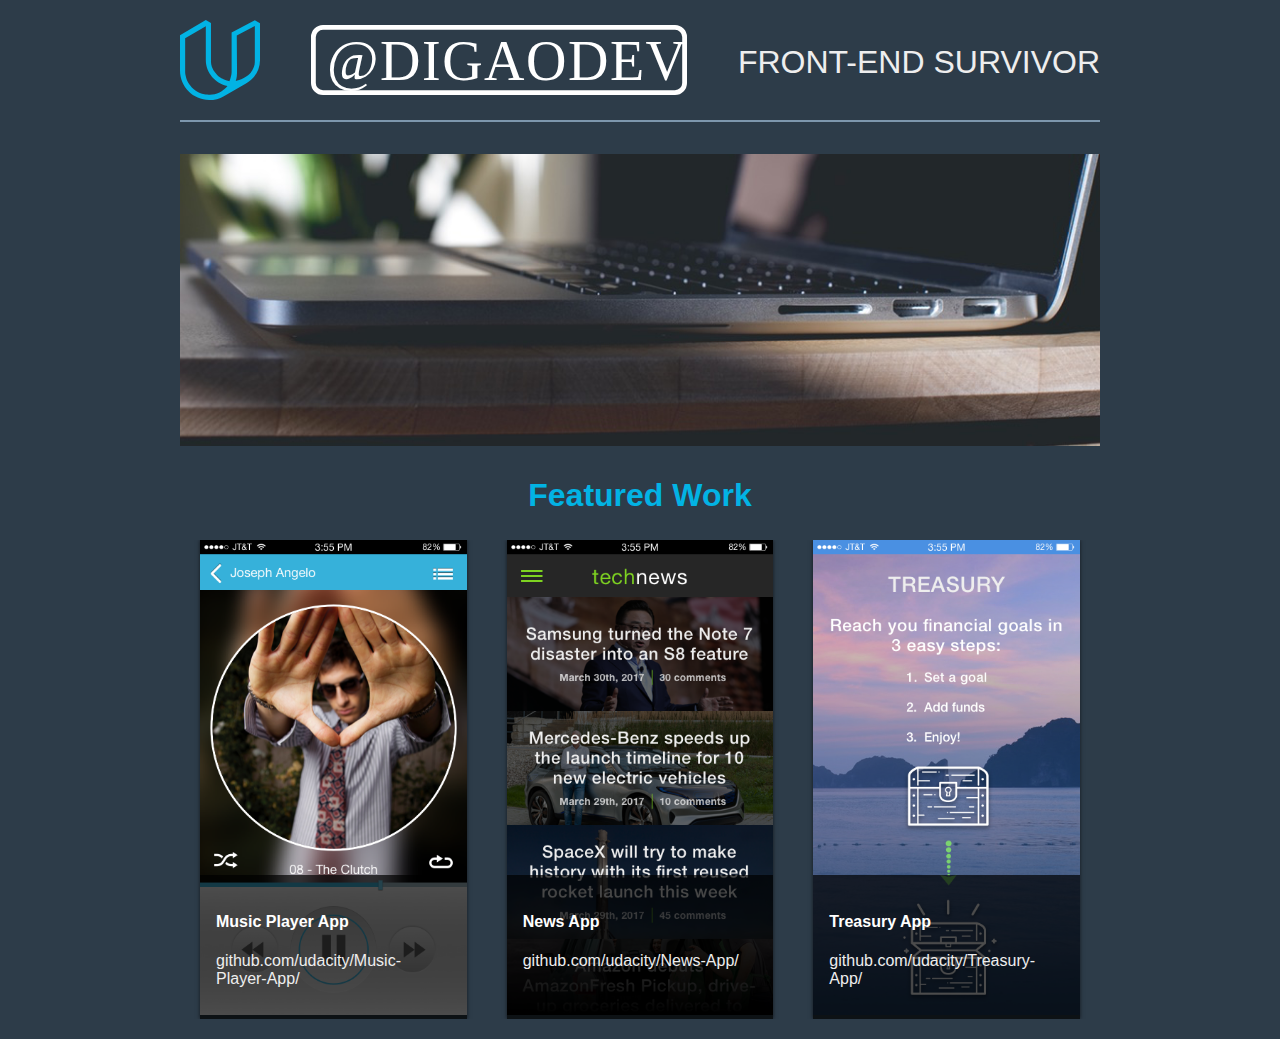
==== portfolio-site/index.html @ a254e081 "new feature:" ====
<!doctype html>
<html lang="en">

<head>
  <title>DigaoDev Portfolio</title>
  <meta charset="UTF-8">
  <meta name="viewport" content="width=device-width, initial-scale=1">
  <link href="./css/main.css" rel="stylesheet">
</head>

<body>
  <header>
    <div class="header-udacity-logo">
      <svg viewBox="0 0 85 85" version="1.1" xmlns="http://www.w3.org/2000/svg" xmlns:xlink="http://www.w3.org/1999/xlink">
        <g id="Large" stroke="none" stroke-width="1" fill="none" fill-rule="evenodd">
          <g id="Desktop" transform="translate(-40.000000, -40.000000)" fill="#02B3E4">
            <g id="Header" transform="translate(40.000000, 40.000000)">
              <g id="udacity-logo">
                <path d="M79.516129,0.274193548 L54.8387097,13.1612903 L54.8387097,13.1612903 L54.8387097,54.016129 C54.8387097,55.6612903 54.8387097,57.5806452 54.2903226,59.2258065 C54.016129,60.8709677 53.4677419,62.516129 52.9193548,63.8870968 C52.6451613,64.1612903 52.6451613,64.7096774 52.3709677,64.983871 C51.5483871,64.983871 45.516129,63.0645161 42.7741935,61.1451613 C41.6774194,60.3225806 40.5806452,59.5 39.483871,58.4032258 C38.3870968,57.3064516 37.5645161,56.2096774 36.7419355,55.1129032 C35.9193548,54.016129 35.0967742,52.6451613 34.5483871,51.2741935 C34,49.9032258 33.4516129,48.5322581 33.1774194,46.8870968 C32.9032258,45.516129 32.9032258,43.8709677 32.9032258,42.5 L32.9032258,3.29032258 L27.4193548,0 L0,16.1774194 L0,53.7419355 C0,71.016129 13.983871,85 30.983871,85 C36.7419355,85 41.9516129,83.6290323 46.6129032,80.8870968 L69.6451613,67.7258065 C78.6935484,63.0645161 85,53.4677419 85,42.7741935 L85,3.56451613 L79.516129,0.274193548 L79.516129,0.274193548 Z M49.0806452,71.8387097 C46.6129032,74.3064516 44.6935484,75.6774194 41.9516129,77.0483871 C40.3064516,77.5967742 38.3870968,78.4193548 36.7419355,78.9677419 C35.0967742,79.2419355 33.4516129,79.516129 31.8064516,79.516129 C30.1612903,79.516129 27.4193548,79.2419355 25.7741935,78.9677419 C24.1290323,78.6935484 22.483871,78.1451613 21.1129032,77.5967742 C19.7419355,77.0483871 18.0967742,76.2258065 16.7258065,75.1290323 C13.1612903,72.6612903 11.516129,70.4677419 9.87096774,68.2741935 C9.0483871,66.9032258 8.22580645,65.5322581 7.40322581,63.8870968 C6.85483871,62.2419355 6.30645161,60.8709677 6.03225806,59.2258065 C5.48387097,57.3064516 5.48387097,55.3870968 5.48387097,53.7419355 L5.48387097,19.4677419 L27.4193548,6.58064516 L27.4193548,42.5 L27.4193548,42.5 C27.4193548,56.2096774 37.5645161,67.4516129 50.4516129,70.1935484 C49.9032258,70.7419355 49.6290323,71.2903226 49.0806452,71.8387097 L49.0806452,71.8387097 Z M79.2419355,47.1612903 C78.9677419,48.5322581 78.4193548,49.9032258 77.8709677,51.2741935 C77.3225806,52.6451613 76.2258065,54.5645161 75.1290323,55.9354839 C73.483871,57.8548387 71.8387097,59.2258065 67.7258065,61.6935484 C64.1612903,63.6129032 61.1451613,64.1612903 59.2258065,64.7096774 C60.5967742,61.4193548 60.5967742,57.8548387 60.5967742,54.016129 L60.3225806,16.4516129 L79.516129,6.30645161 L79.516129,42.7741935 C79.516129,44.1451613 79.516129,45.7903226 79.2419355,47.1612903 L79.2419355,47.1612903 Z"
                  id="mark"></path>
              </g>
            </g>
          </g>
        </g>
      </svg>
    </div>
    <div class="header-atdigaodev-logo">
      <svg class="header-atdigaodev-logo" width="376px" height="70px" viewBox="0 0 376 70" version="1.1" xmlns="http://www.w3.org/2000/svg" xmlns:xlink="http://www.w3.org/1999/xlink">
        <g id="Large" stroke="none" stroke-width="1" fill="none" fill-rule="evenodd">
          <g id="Desktop" transform="translate(-324.000000, -48.000000)">
            <g id="Header" transform="translate(40.000000, 40.000000)">
              <g id="@digaodev" transform="translate(284.000000, 8.000000)">
                <text id="@DIGAODEV" font-family="HelveticaNeue, Helvetica Neue" font-size="56" font-weight="normal" letter-spacing="1.49333358"
                  fill="#FFFFFF">
                  <tspan x="16" y="55">@DIGAODEV</tspan>
                </text>
                <rect id="Rectangle-2" stroke="#FFFFFF" stroke-width="4.8" x="2.4" y="2.4" width="371.2" height="65.2" rx="9.6"></rect>
              </g>
            </g>
          </g>
        </g>
      </svg>
    </div>
    <h1 class="subtitle">Front-end Survivor</h1>
  </header>

  <main>
    <div class="hero">
      <picture>
        <source srcset="./img/hero-image-944w.webp">
        <img srcset="./img/hero-image-944w.jpg" alt="Desk with a Macbook photo">
      </picture>
    </div>
    <h2 class="featured-title">Featured Work</h2>
    <section class="featured">
      <article class="card">
        <picture>
          <source srcset="./img/player-375w.webp">
          <img src="./img/player-375w.png" alt="Project Music Player APP photo">
        </picture>
        <div class="card-label">
          <h4>Music Player App</h4>
          <a href="#0">github.com/udacity/Music-Player-App/</a>
        </div>
      </article>
      <article class="card">
        <picture>
          <source srcset="./img/news-home-375w.webp">
          <img src="./img/news-home-375w.jpg" alt="Project News App photo">
        </picture>
        <div class="card-label">
          <h4>News App</h4>
          <a href="#0">github.com/udacity/News-App/</a>
        </div>
      </article>
      <article class="card">
        <picture>
          <source srcset="./img/treasury-splash-375w.webp">
          <img src="./img/treasury-splash-375w.jpg" alt="Project Treasury App photo">
        </picture>
        <div class="card-label">
          <h4>Treasury App</h4>
          <a href="#0">github.com/udacity/Treasury-App/</a>
        </div>
      </article>
    </section>
  </main>
</body>

</html>
---- portfolio-site/css/main.css ----
/*COMMON BASE STYLES*/

* {
  box-sizing: border-box;
}

body {
  background-color: #2d3c49;
  font: 16px "Helvetica Neue", Helvetica, Arial, sans-serif;
  color: #eee;
  max-width: 60em;
  padding: 1.25em;
  margin: 0 auto;
}

a {
  text-decoration: none;
  color: #eee;
}

a:hover {
  color: #bbb;
}


/*HEADER STYLES*/

header {
  text-align: center;
  padding-bottom: 1em;
  margin: 0 0 2em 0;
  display: flex;
  justify-content: space-between;
  align-items: center;
  border-bottom: 2px solid #7d97ad;
}

.header-udacity-logo {
  width: 5em;
}

.header-atdigaodev-logo {
  font-weight: 500;
  text-transform: uppercase;
}

.subtitle {
  font-weight: 400;
  text-transform: uppercase;
}


/*MAIN STYLES*/

main {
  display: flex;
  flex-flow: row wrap;
  justify-content: center;
}

.hero img {
  max-width: 100%;
}

.featured-title {
  font-size: 2em;
  color: #02b3e4;
}

.featured {
  display: flex;
  flex-flow: row nowrap;
  justify-content: space-between;
  overflow: hidden;
}

.card {
  box-shadow: 0 0 4px 0px rgba(0, 0, 0, 0.6);
  margin: 0 1.25em;
  position: relative;
  width: calc(100% - 2.50em);
  overflow: hidden;
}

.card img {
  max-width: 100%;
}

.card-label {
  background-color: rgba(0, 0, 0, 0.7);
  position: absolute;
  bottom: 0;
  height: 30%;
  width: 100%;
  color: #fff;
  padding: 1em;
  word-wrap: break-word;
}


/* MEDIA QUERIES - BREAKPOINT: LESS THAN 850PX */

@media screen and (max-width: 850px) {
  .header-udacity-logo {
    max-width: 3em;
  }

  .header-atdigaodev-logo {
    font-weight: 500;
    text-transform: uppercase;
    max-width: 10em;
  }

  .featured-title {
    font-size: 2em;
  }

  header {
    flex-flow: column nowrap;
    justify-content: center;
    align-items: center;
    border-bottom: 2px solid #7d97ad;
    padding-bottom: 0;
  }

  .header-udacity-logo {
    padding-bottom: 1em;
    max-width: 5em;
  }

  .card-label {
    background-color: rgba(0, 0, 0, 0.3);
    position: static;
    text-align: center;
    max-width: 100%;
    height: initial;
  }
}


/* MEDIA QUERIES - BREAKPOINT: LESS THAN 680PX */

@media screen and (max-width: 680px) {
  .header-udacity-logo {
    max-width: 3em;
  }

  .header-atdigaodev-logo {
    font-weight: 500;
    text-transform: uppercase;
    max-width: 10em;
  }

  .subtitle {
    font-size: 1em;
  }

  .featured-title {
    font-size: 1em;
  }

  .featured {
    flex-flow: row wrap;
    text-align: center;
    justify-content: center;
  }

  .card {
    margin: 1.25em;
    position: static;
    padding: 1em;
    box-shadow: none;
  }

  .card-label {
    background-color: rgba(0, 0, 0, 0);
    position: static;
  }

  .card img {
    max-width: 60%;
  }
}
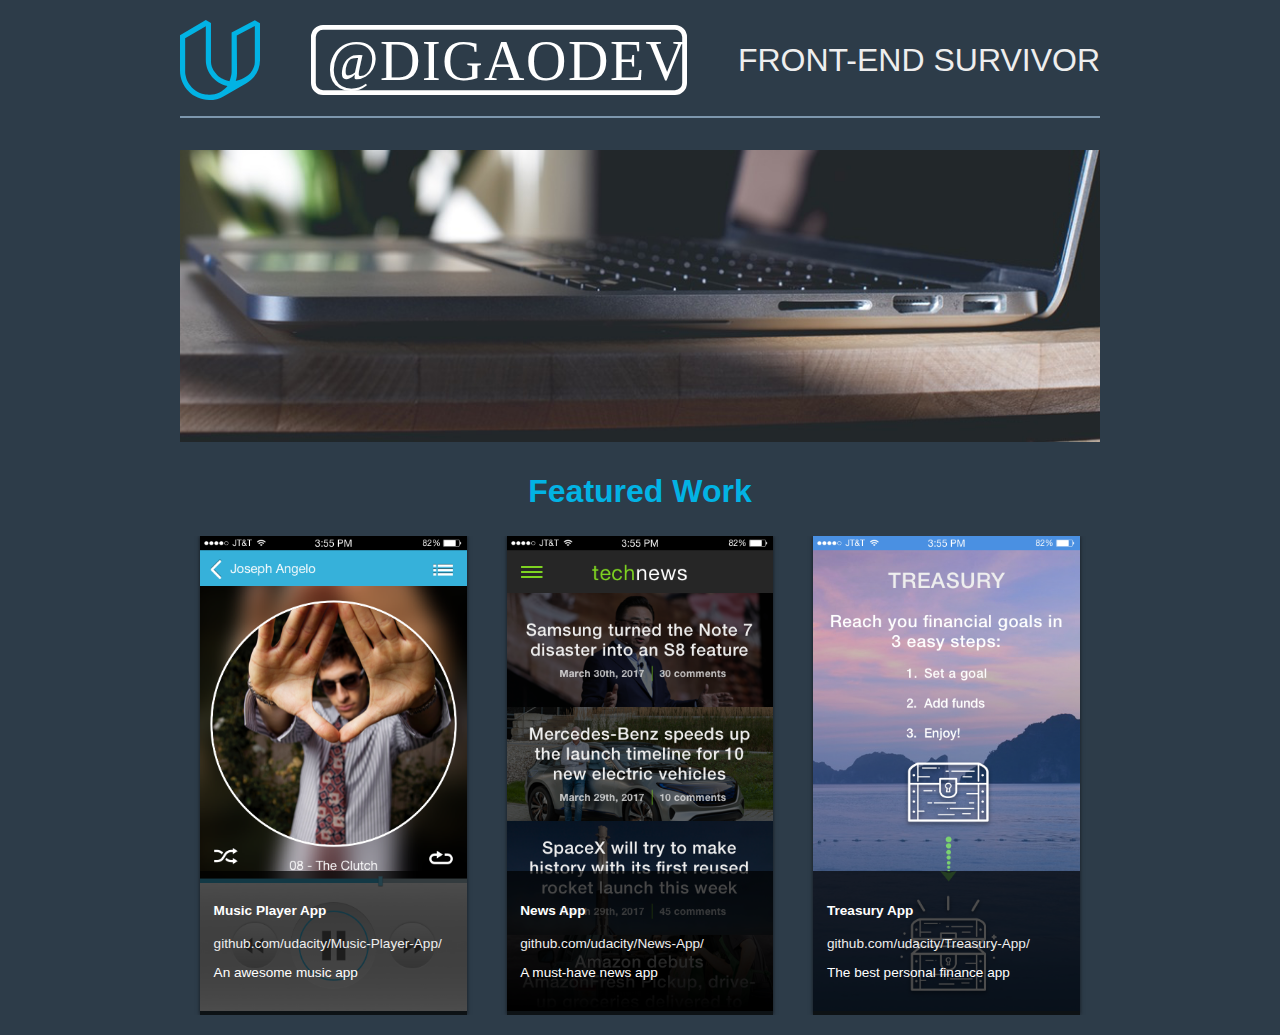
==== commit 138f9824: "Refactor" ====
--- a/portfolio-site/index.html
+++ b/portfolio-site/index.html
@@ -9,38 +9,9 @@
 </head>
 
 <body>
-  <header>
-    <div class="header-udacity-logo">
-      <svg viewBox="0 0 85 85" version="1.1" xmlns="http://www.w3.org/2000/svg" xmlns:xlink="http://www.w3.org/1999/xlink">
-        <g id="Large" stroke="none" stroke-width="1" fill="none" fill-rule="evenodd">
-          <g id="Desktop" transform="translate(-40.000000, -40.000000)" fill="#02B3E4">
-            <g id="Header" transform="translate(40.000000, 40.000000)">
-              <g id="udacity-logo">
-                <path d="M79.516129,0.274193548 L54.8387097,13.1612903 L54.8387097,13.1612903 L54.8387097,54.016129 C54.8387097,55.6612903 54.8387097,57.5806452 54.2903226,59.2258065 C54.016129,60.8709677 53.4677419,62.516129 52.9193548,63.8870968 C52.6451613,64.1612903 52.6451613,64.7096774 52.3709677,64.983871 C51.5483871,64.983871 45.516129,63.0645161 42.7741935,61.1451613 C41.6774194,60.3225806 40.5806452,59.5 39.483871,58.4032258 C38.3870968,57.3064516 37.5645161,56.2096774 36.7419355,55.1129032 C35.9193548,54.016129 35.0967742,52.6451613 34.5483871,51.2741935 C34,49.9032258 33.4516129,48.5322581 33.1774194,46.8870968 C32.9032258,45.516129 32.9032258,43.8709677 32.9032258,42.5 L32.9032258,3.29032258 L27.4193548,0 L0,16.1774194 L0,53.7419355 C0,71.016129 13.983871,85 30.983871,85 C36.7419355,85 41.9516129,83.6290323 46.6129032,80.8870968 L69.6451613,67.7258065 C78.6935484,63.0645161 85,53.4677419 85,42.7741935 L85,3.56451613 L79.516129,0.274193548 L79.516129,0.274193548 Z M49.0806452,71.8387097 C46.6129032,74.3064516 44.6935484,75.6774194 41.9516129,77.0483871 C40.3064516,77.5967742 38.3870968,78.4193548 36.7419355,78.9677419 C35.0967742,79.2419355 33.4516129,79.516129 31.8064516,79.516129 C30.1612903,79.516129 27.4193548,79.2419355 25.7741935,78.9677419 C24.1290323,78.6935484 22.483871,78.1451613 21.1129032,77.5967742 C19.7419355,77.0483871 18.0967742,76.2258065 16.7258065,75.1290323 C13.1612903,72.6612903 11.516129,70.4677419 9.87096774,68.2741935 C9.0483871,66.9032258 8.22580645,65.5322581 7.40322581,63.8870968 C6.85483871,62.2419355 6.30645161,60.8709677 6.03225806,59.2258065 C5.48387097,57.3064516 5.48387097,55.3870968 5.48387097,53.7419355 L5.48387097,19.4677419 L27.4193548,6.58064516 L27.4193548,42.5 L27.4193548,42.5 C27.4193548,56.2096774 37.5645161,67.4516129 50.4516129,70.1935484 C49.9032258,70.7419355 49.6290323,71.2903226 49.0806452,71.8387097 L49.0806452,71.8387097 Z M79.2419355,47.1612903 C78.9677419,48.5322581 78.4193548,49.9032258 77.8709677,51.2741935 C77.3225806,52.6451613 76.2258065,54.5645161 75.1290323,55.9354839 C73.483871,57.8548387 71.8387097,59.2258065 67.7258065,61.6935484 C64.1612903,63.6129032 61.1451613,64.1612903 59.2258065,64.7096774 C60.5967742,61.4193548 60.5967742,57.8548387 60.5967742,54.016129 L60.3225806,16.4516129 L79.516129,6.30645161 L79.516129,42.7741935 C79.516129,44.1451613 79.516129,45.7903226 79.2419355,47.1612903 L79.2419355,47.1612903 Z"
-                  id="mark"></path>
-              </g>
-            </g>
-          </g>
-        </g>
-      </svg>
-    </div>
-    <div class="header-atdigaodev-logo">
-      <svg class="header-atdigaodev-logo" width="376px" height="70px" viewBox="0 0 376 70" version="1.1" xmlns="http://www.w3.org/2000/svg" xmlns:xlink="http://www.w3.org/1999/xlink">
-        <g id="Large" stroke="none" stroke-width="1" fill="none" fill-rule="evenodd">
-          <g id="Desktop" transform="translate(-324.000000, -48.000000)">
-            <g id="Header" transform="translate(40.000000, 40.000000)">
-              <g id="@digaodev" transform="translate(284.000000, 8.000000)">
-                <text id="@DIGAODEV" font-family="HelveticaNeue, Helvetica Neue" font-size="56" font-weight="normal" letter-spacing="1.49333358"
-                  fill="#FFFFFF">
-                  <tspan x="16" y="55">@DIGAODEV</tspan>
-                </text>
-                <rect id="Rectangle-2" stroke="#FFFFFF" stroke-width="4.8" x="2.4" y="2.4" width="371.2" height="65.2" rx="9.6"></rect>
-              </g>
-            </g>
-          </g>
-        </g>
-      </svg>
-    </div>
+  <header class="header">
+    <img class="header-udacity-logo" src="./img/udacity-logo.svg" alt="">
+    <img class="header-atdigaodev-logo" src="./img/atdigaodev-logo.svg" alt="">
     <h1 class="subtitle">Front-end Survivor</h1>
   </header>
 
@@ -48,41 +19,47 @@
     <div class="hero">
       <picture>
         <source srcset="./img/hero-image-944w.webp">
-        <img srcset="./img/hero-image-944w.jpg" alt="Desk with a Macbook photo">
+        <img src="./img/hero-image-944w.jpg" alt="Desk with a Macbook photo">
       </picture>
     </div>
-    <h2 class="featured-title">Featured Work</h2>
-    <section class="featured">
-      <article class="card">
-        <picture>
-          <source srcset="./img/player-375w.webp">
-          <img src="./img/player-375w.png" alt="Project Music Player APP photo">
-        </picture>
-        <div class="card-label">
-          <h4>Music Player App</h4>
-          <a href="#0">github.com/udacity/Music-Player-App/</a>
-        </div>
-      </article>
-      <article class="card">
-        <picture>
-          <source srcset="./img/news-home-375w.webp">
-          <img src="./img/news-home-375w.jpg" alt="Project News App photo">
-        </picture>
-        <div class="card-label">
-          <h4>News App</h4>
-          <a href="#0">github.com/udacity/News-App/</a>
-        </div>
-      </article>
-      <article class="card">
-        <picture>
-          <source srcset="./img/treasury-splash-375w.webp">
-          <img src="./img/treasury-splash-375w.jpg" alt="Project Treasury App photo">
-        </picture>
-        <div class="card-label">
-          <h4>Treasury App</h4>
-          <a href="#0">github.com/udacity/Treasury-App/</a>
-        </div>
-      </article>
+
+    <section>
+      <h2 class="featured-title">Featured Work</h2>
+      <div class="featured">
+        <article class="card">
+          <picture>
+            <source srcset="./img/player-375w.webp">
+            <img src="./img/player-375w.png" alt="Project Music Player APP photo">
+          </picture>
+          <div class="card-label">
+            <h4>Music Player App</h4>
+            <a href="#0">github.com/udacity/Music-Player-App/</a>
+            <p>An awesome music app</p>
+          </div>
+        </article>
+        <article class="card">
+          <picture>
+            <source srcset="./img/news-home-375w.webp">
+            <img src="./img/news-home-375w.jpg" alt="Project News App photo">
+          </picture>
+          <div class="card-label">
+            <h4>News App</h4>
+            <a href="#0">github.com/udacity/News-App/</a>
+            <p>A must-have news app</p>
+          </div>
+        </article>
+        <article class="card">
+          <picture>
+            <source srcset="./img/treasury-splash-375w.webp">
+            <img src="./img/treasury-splash-375w.jpg" alt="Project Treasury App photo">
+          </picture>
+          <div class="card-label">
+            <h4>Treasury App</h4>
+            <a href="#0">github.com/udacity/Treasury-App/</a>
+            <p>The best personal finance app</p>
+          </div>
+        </article>
+      </div>
     </section>
   </main>
 </body>
--- a/portfolio-site/css/main.css
+++ b/portfolio-site/css/main.css
@@ -26,7 +26,7 @@
 
 /*HEADER STYLES*/
 
-header {
+.header {
   text-align: center;
   padding-bottom: 1em;
   margin: 0 0 2em 0;
@@ -63,9 +63,12 @@
   max-width: 100%;
 }
 
+
 .featured-title {
+  flex: 1 1 100%;
   font-size: 2em;
   color: #02b3e4;
+  text-align: center;
 }
 
 .featured {
@@ -96,6 +99,7 @@
   color: #fff;
   padding: 1em;
   word-wrap: break-word;
+  font-size: 0.85em;
 }
 
 
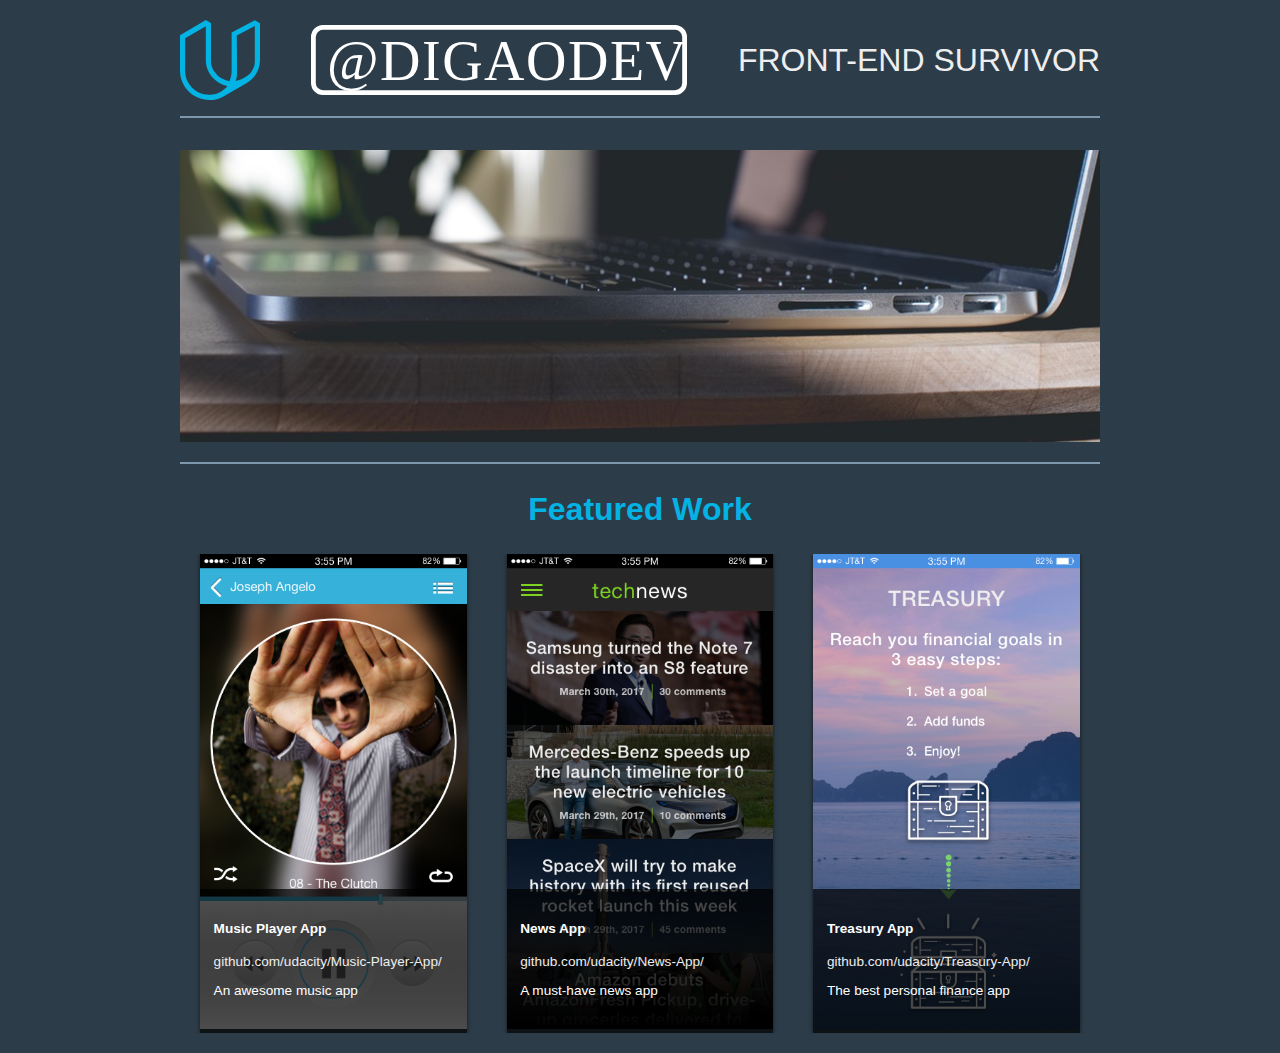
==== commit 44c133c4: "Refactor" ====
--- a/portfolio-site/index.html
+++ b/portfolio-site/index.html
@@ -15,21 +15,19 @@
     <h1 class="subtitle">Front-end Survivor</h1>
   </header>
 
-  <main>
-    <div class="hero">
+  <main class="main-container">
       <picture>
         <source srcset="./img/hero-image-944w.webp">
-        <img src="./img/hero-image-944w.jpg" alt="Desk with a Macbook photo">
+        <img  class="hero" src="./img/hero-image-944w.jpg" alt="Desk with a Macbook photo">
       </picture>
-    </div>
 
-    <section>
+    <section class="section-container">
       <h2 class="featured-title">Featured Work</h2>
       <div class="featured">
         <article class="card">
           <picture>
             <source srcset="./img/player-375w.webp">
-            <img src="./img/player-375w.png" alt="Project Music Player APP photo">
+            <img class="card-img" src="./img/player-375w.png" alt="Project Music Player APP photo">
           </picture>
           <div class="card-label">
             <h4>Music Player App</h4>
@@ -40,7 +38,7 @@
         <article class="card">
           <picture>
             <source srcset="./img/news-home-375w.webp">
-            <img src="./img/news-home-375w.jpg" alt="Project News App photo">
+            <img class="card-img" src="./img/news-home-375w.jpg" alt="Project News App photo">
           </picture>
           <div class="card-label">
             <h4>News App</h4>
@@ -51,7 +49,7 @@
         <article class="card">
           <picture>
             <source srcset="./img/treasury-splash-375w.webp">
-            <img src="./img/treasury-splash-375w.jpg" alt="Project Treasury App photo">
+            <img class="card-img" src="./img/treasury-splash-375w.jpg" alt="Project Treasury App photo">
           </picture>
           <div class="card-label">
             <h4>Treasury App</h4>
--- a/portfolio-site/css/main.css
+++ b/portfolio-site/css/main.css
@@ -53,19 +53,22 @@
 
 /*MAIN STYLES*/
 
-main {
+.main-container {
   display: flex;
   flex-flow: row wrap;
   justify-content: center;
 }
 
-.hero img {
+.hero {
   max-width: 100%;
 }
 
+.section-container {
+  border-top: 2px solid #7d97ad;
+  margin: 1em 0 0 0;
+}
 
 .featured-title {
-  flex: 1 1 100%;
   font-size: 2em;
   color: #02b3e4;
   text-align: center;
@@ -79,14 +82,14 @@
 }
 
 .card {
-  box-shadow: 0 0 4px 0px rgba(0, 0, 0, 0.6);
+  box-shadow: 0 0 4px 0 rgba(0, 0, 0, 0.6);
   margin: 0 1.25em;
   position: relative;
   width: calc(100% - 2.50em);
   overflow: hidden;
 }
 
-.card img {
+.card-img {
   max-width: 100%;
 }
 
@@ -105,7 +108,7 @@
 
 /* MEDIA QUERIES - BREAKPOINT: LESS THAN 850PX */
 
-@media screen and (max-width: 850px) {
+@media screen and (max-width: 870px) {
   .header-udacity-logo {
     max-width: 3em;
   }
@@ -120,7 +123,7 @@
     font-size: 2em;
   }
 
-  header {
+  .header {
     flex-flow: column nowrap;
     justify-content: center;
     align-items: center;
@@ -138,7 +141,7 @@
     position: static;
     text-align: center;
     max-width: 100%;
-    height: initial;
+    height: 100%;
   }
 }
 
@@ -182,7 +185,7 @@
     position: static;
   }
 
-  .card img {
+  .card-img {
     max-width: 60%;
   }
 }